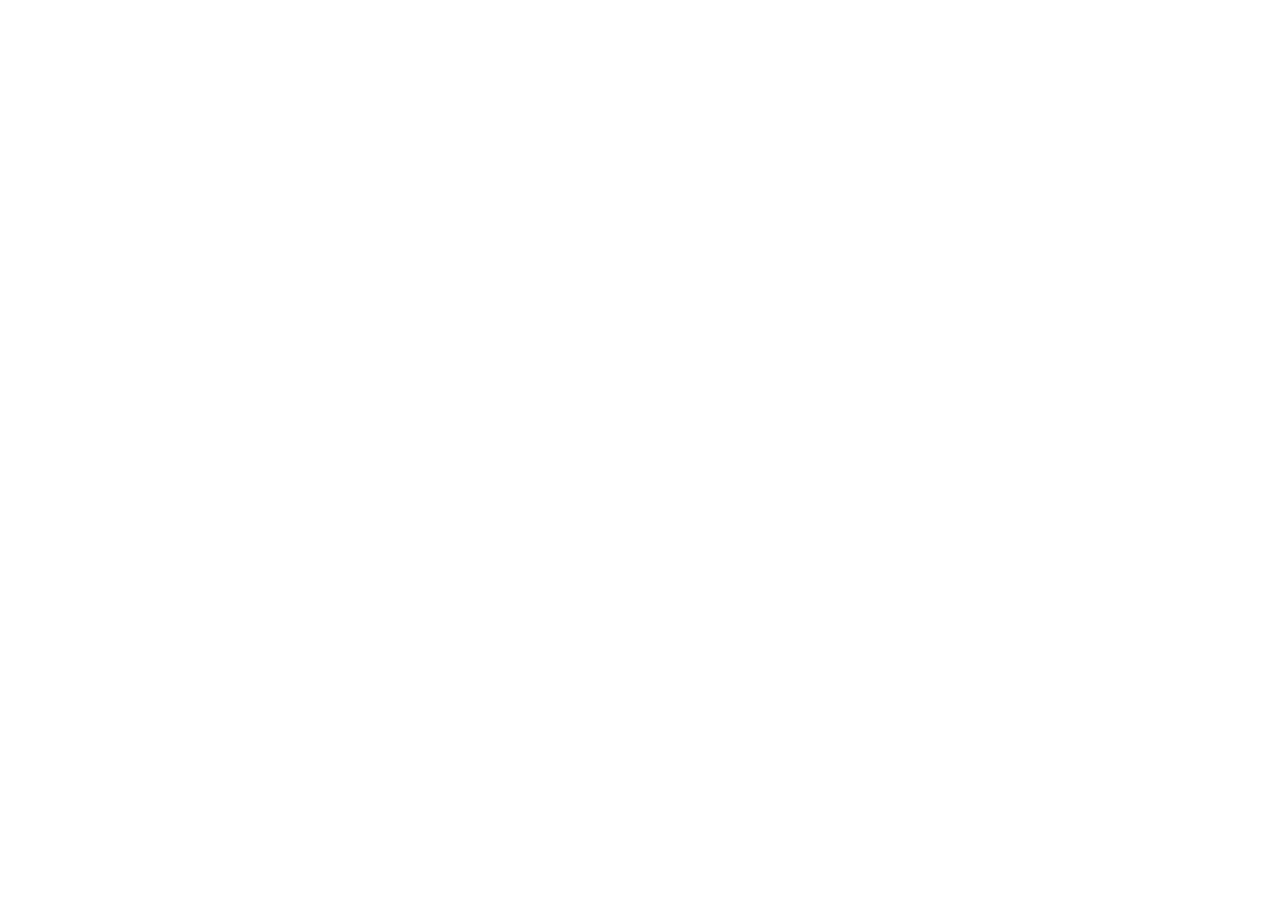
==== index.html @ 99c5ee0b "Add blank index.html template" ====
<!DOCTYPE html>
<html lang="en">
<head>
  <meta charset="UTF-8">
  <meta name="viewport" content="width=device-width, initial-scale=1.0">
  <title>Project 1 - Home</title>
  <link rel="stylesheet" href="css/style.css">
</head>
<body>
  <!-- Page 1: Main Showcase Hub -->
</body>
</html>
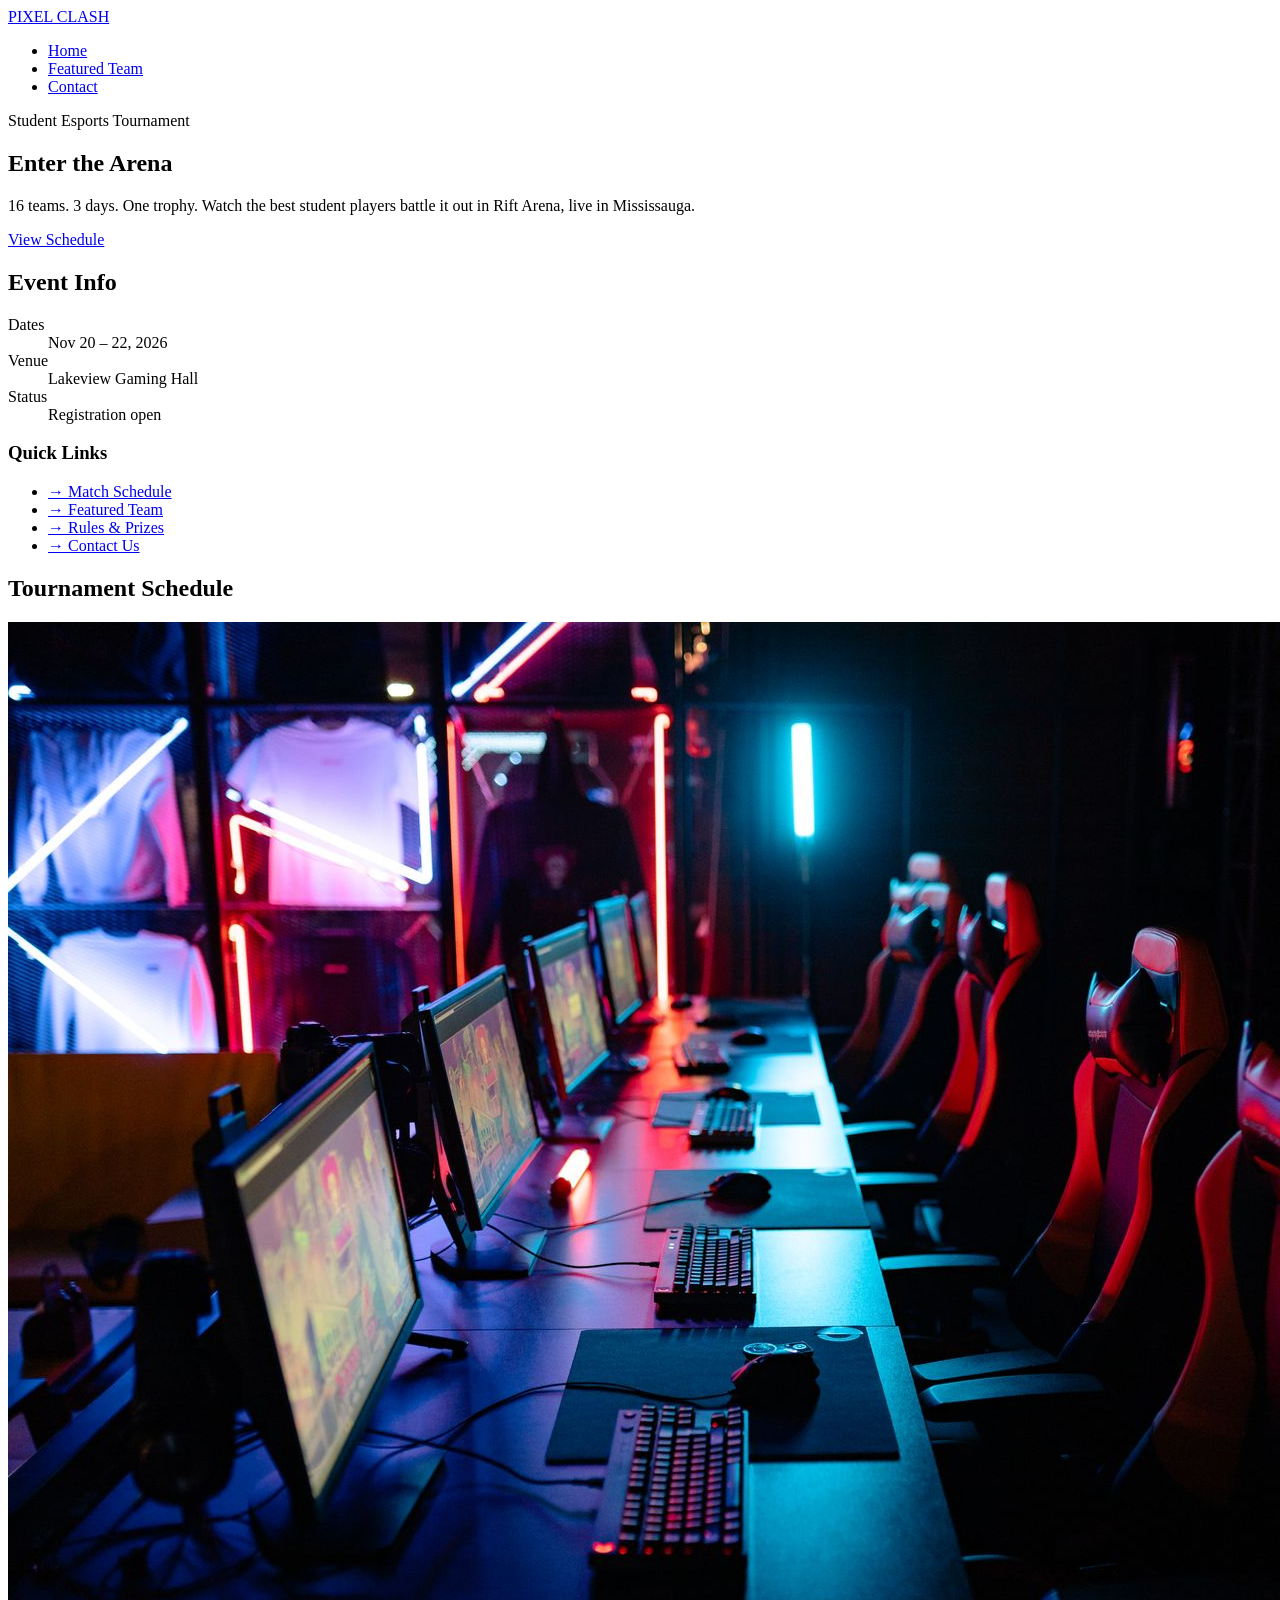
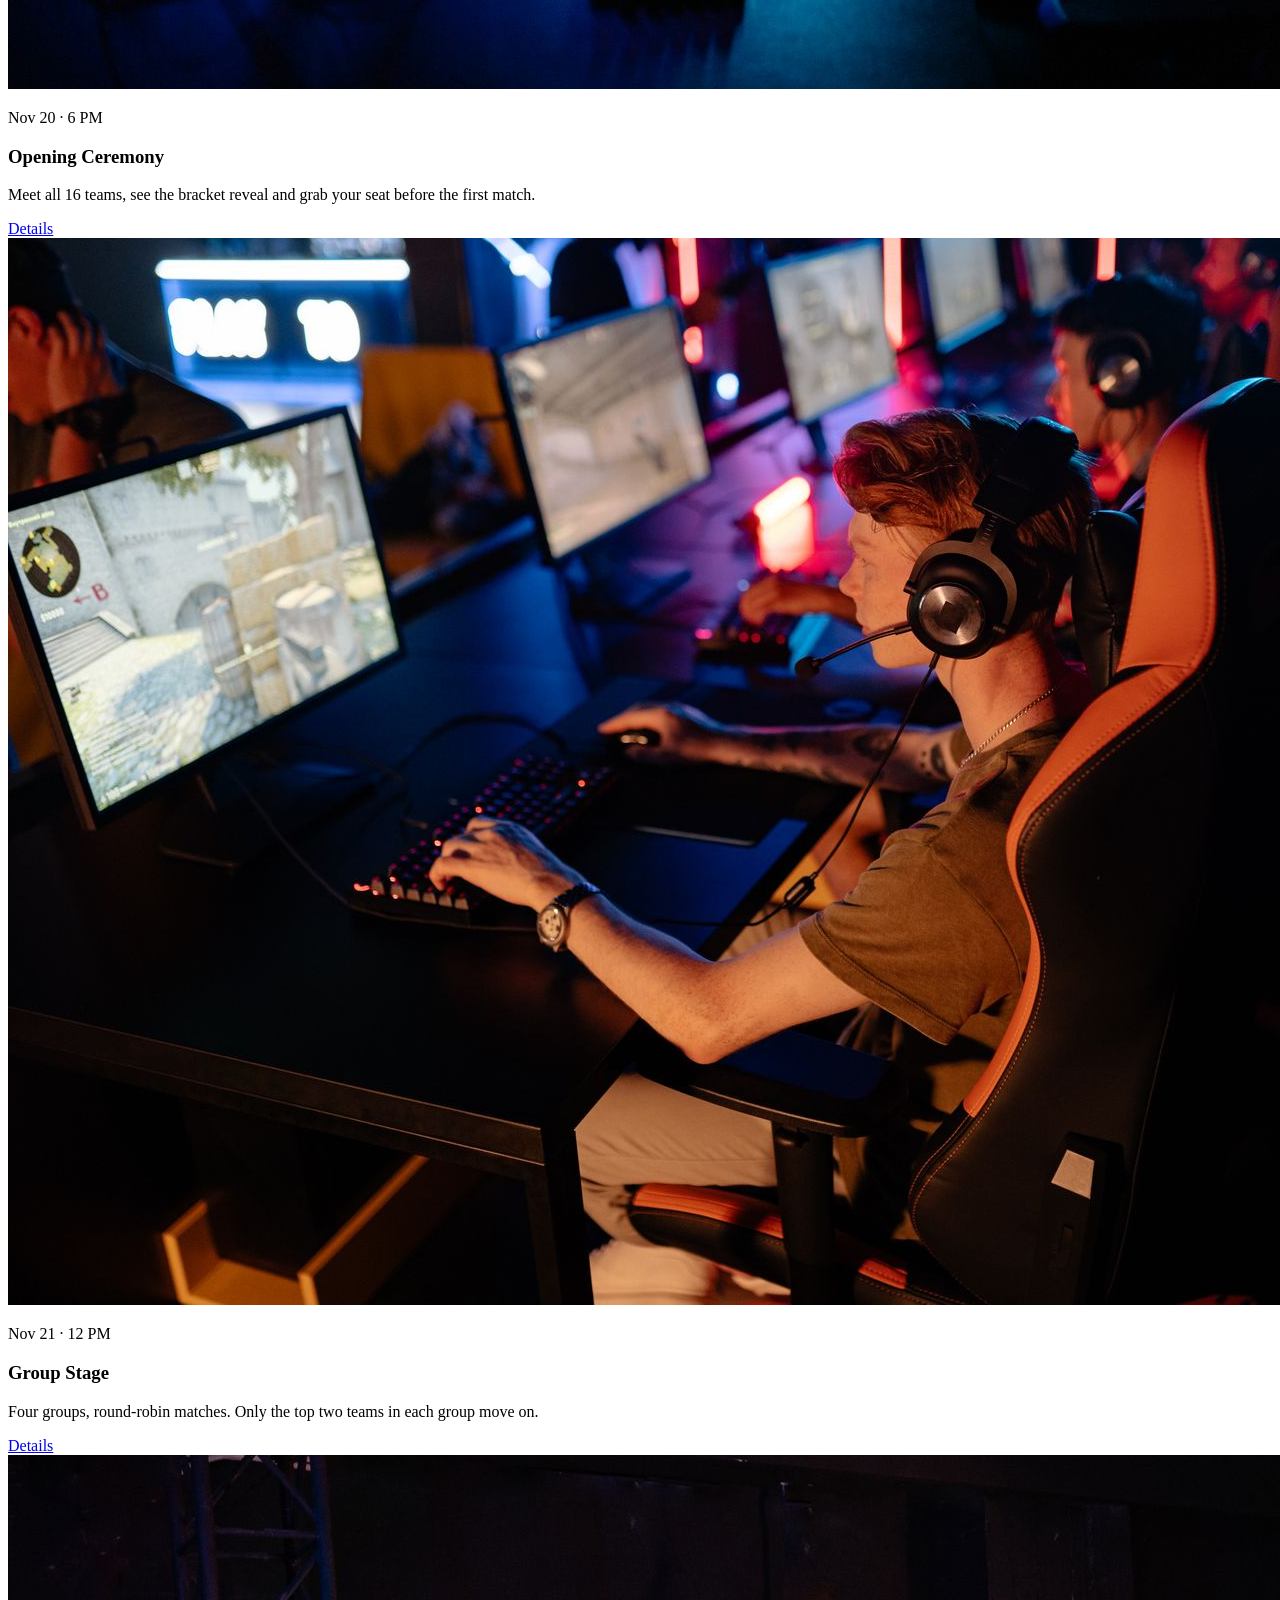
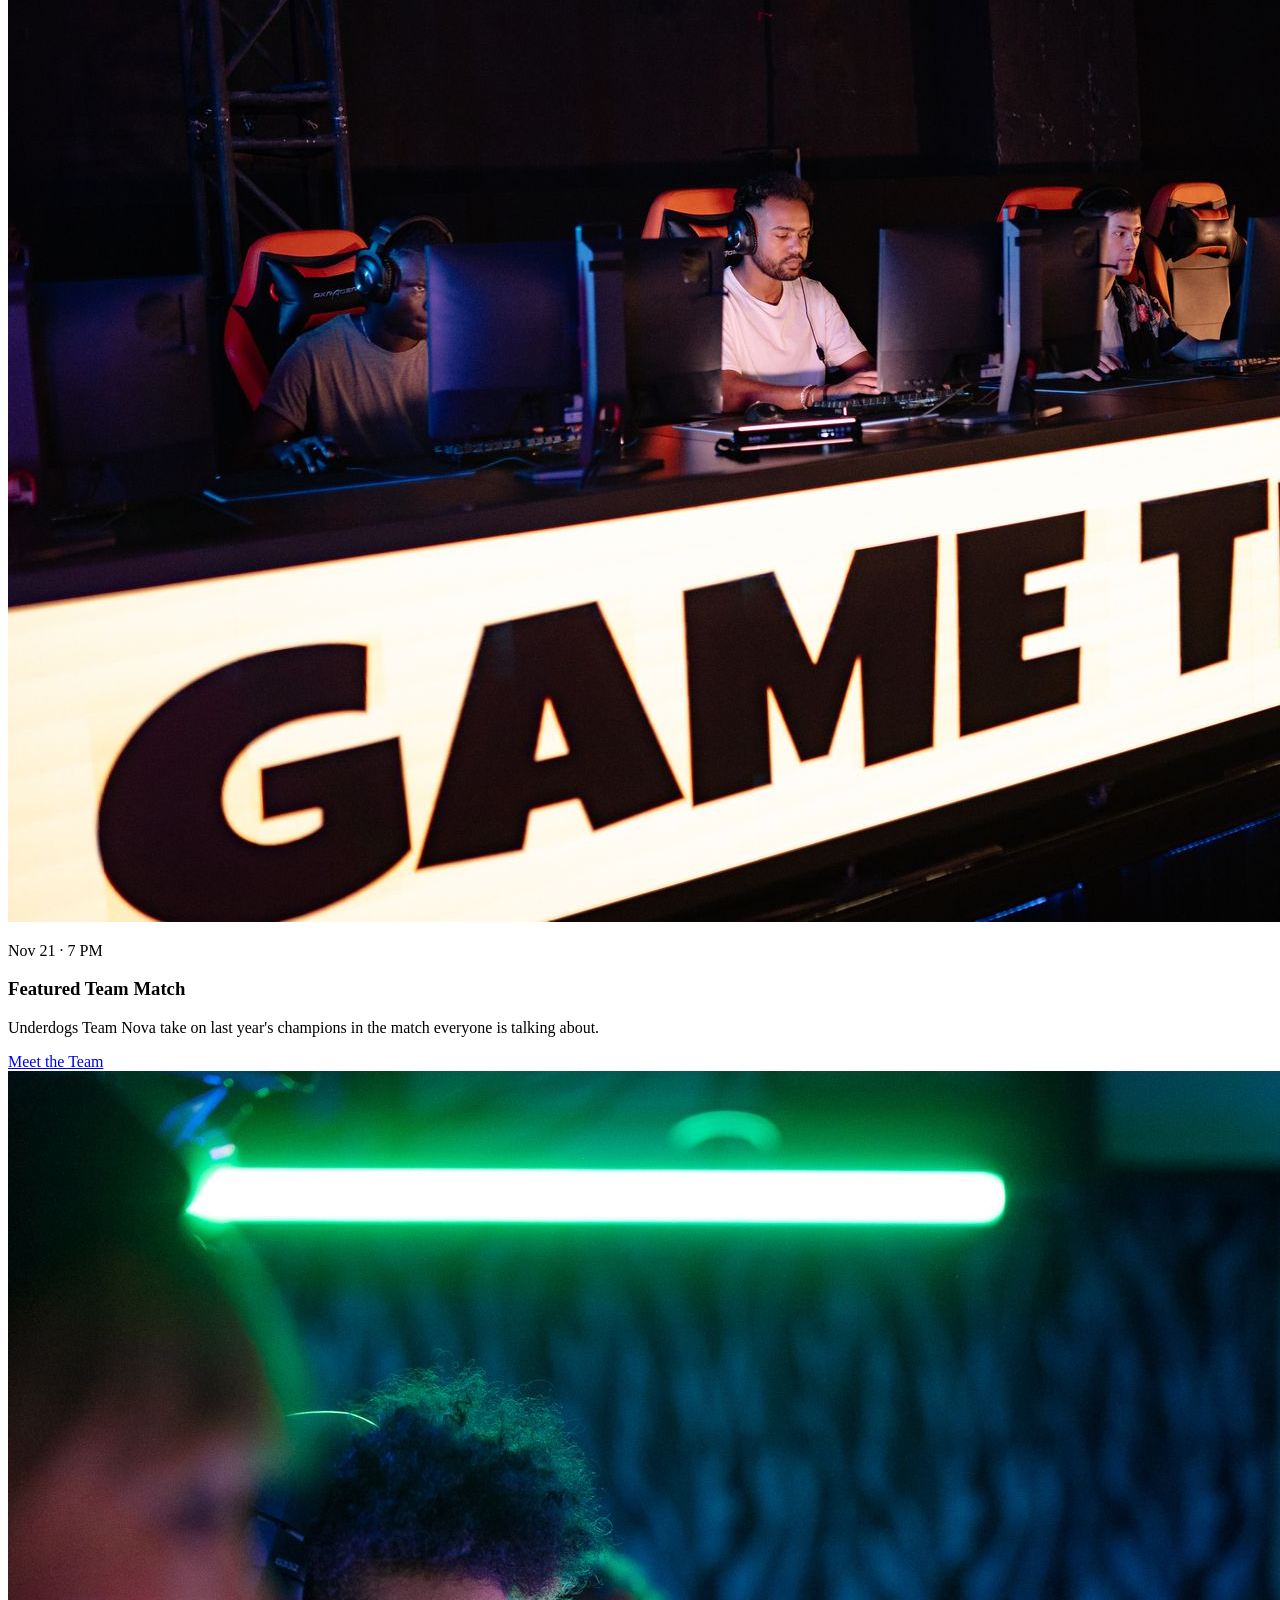
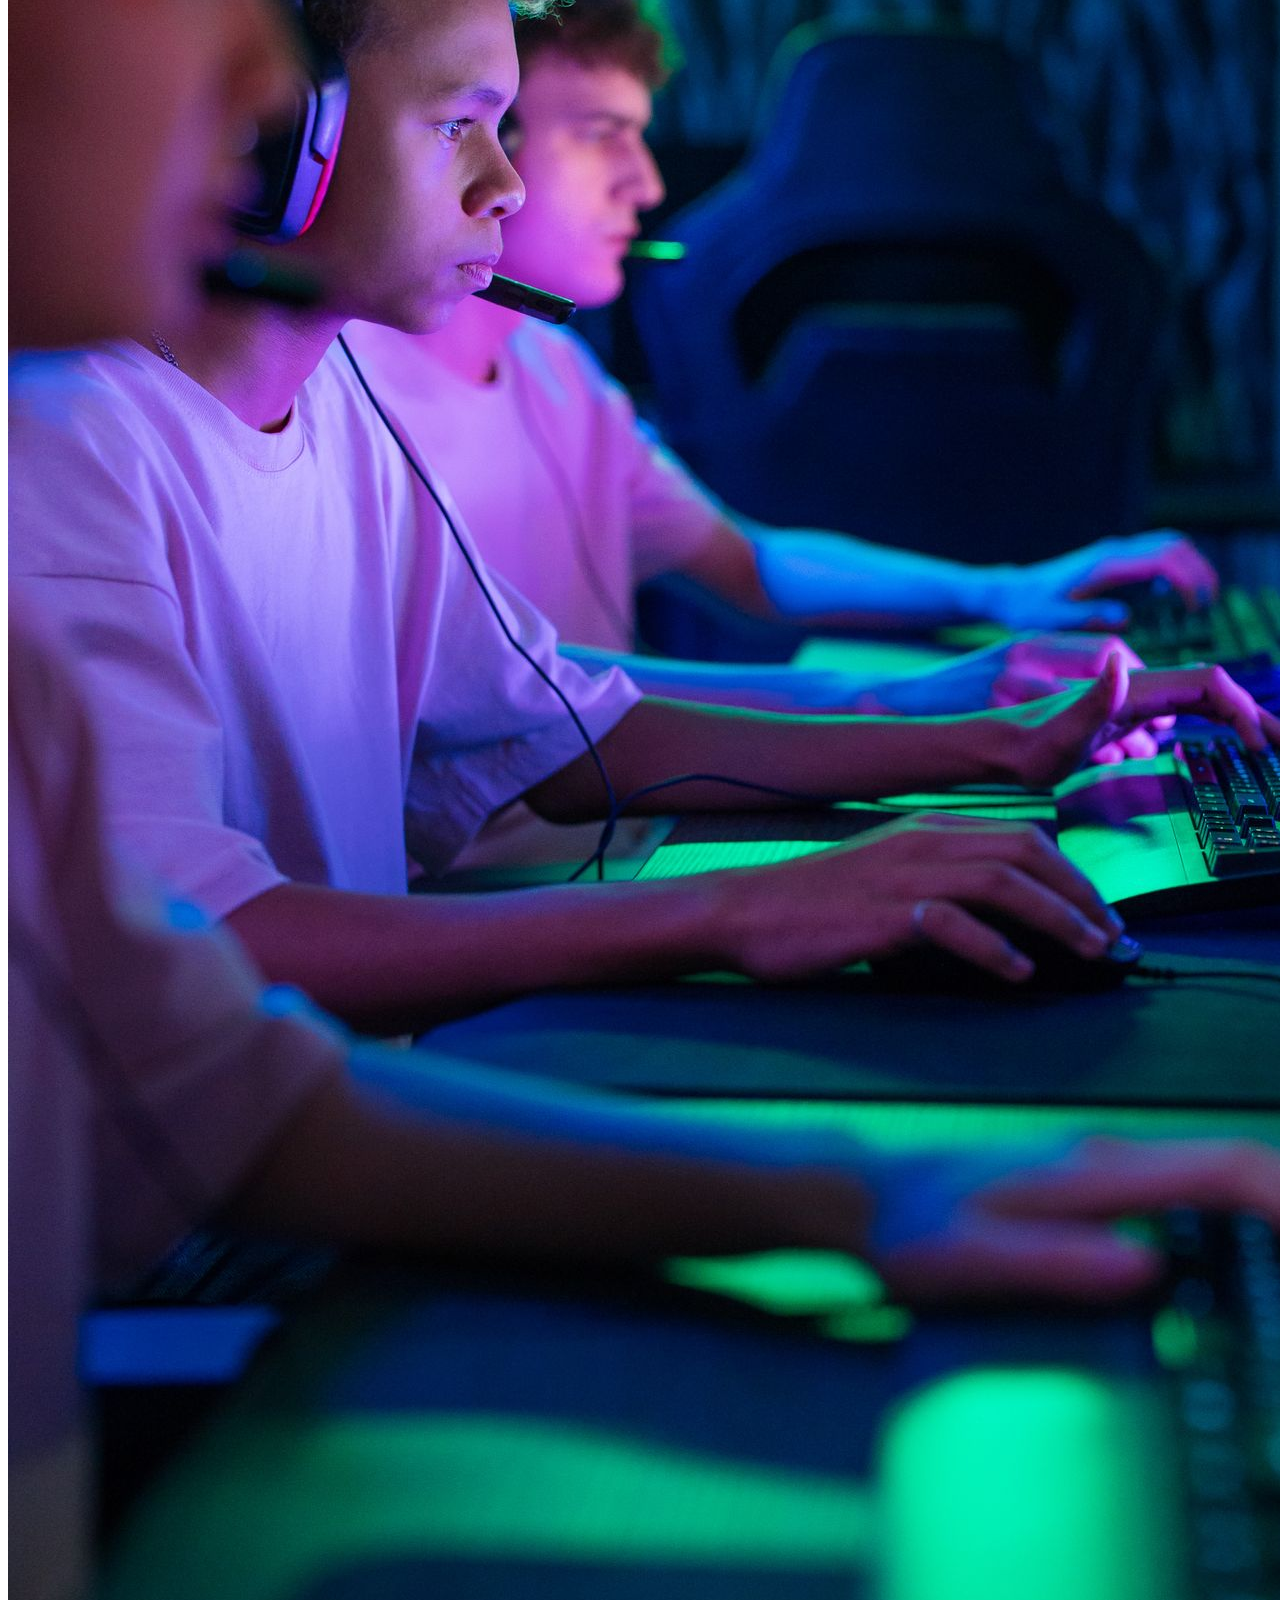
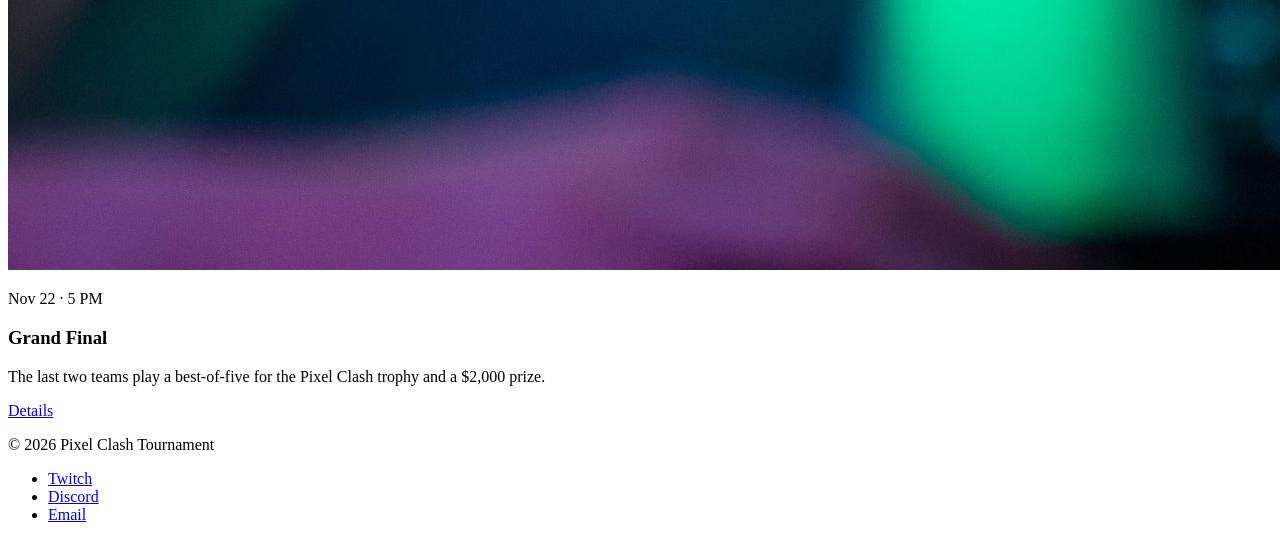
==== commit 27551699: "Version 1.0" ====
--- a/index.html
+++ b/index.html
@@ -3,10 +3,119 @@
 <head>
   <meta charset="UTF-8">
   <meta name="viewport" content="width=device-width, initial-scale=1.0">
-  <title>Project 1 - Home</title>
+  <title>Pixel Clash 2026 | Student Esports Tournament</title>
+  <link rel="preconnect" href="https://fonts.googleapis.com">
+  <link rel="preconnect" href="https://fonts.gstatic.com" crossorigin>
+  <link href="https://fonts.googleapis.com/css2?family=Poppins:wght@400;500;600;700&display=swap" rel="stylesheet">
   <link rel="stylesheet" href="css/style.css">
 </head>
 <body>
-  <!-- Page 1: Main Showcase Hub -->
+
+  <!-- Shared header (same on both pages) -->
+  <header class="site-header">
+    <a href="index.html" class="logo">PIXEL CLASH</a>
+    <nav>
+      <ul class="nav-links">
+        <li><a href="index.html" class="active">Home</a></li>
+        <li><a href="detail.html">Featured Team</a></li>
+        <li><a href="#contact">Contact</a></li>
+      </ul>
+    </nav>
+  </header>
+
+  <main>
+
+    <!-- Hero: 2fr / 1fr grid -->
+    <section class="hero-grid">
+
+      <div class="spotlight">
+        <p class="eyebrow">Student Esports Tournament</p>
+        <h1>Enter the Arena</h1>
+        <p class="subtitle">16 teams. 3 days. One trophy. Watch the best student players battle it out in Rift Arena, live in Mississauga.</p>
+        <a href="#schedule" class="btn btn-green">View Schedule</a>
+      </div>
+
+      <aside class="hero-info">
+        <h2>Event Info</h2>
+        <dl class="info-list">
+          <dt>Dates</dt>
+          <dd>Nov 20 &ndash; 22, 2026</dd>
+          <dt>Venue</dt>
+          <dd>Lakeview Gaming Hall</dd>
+          <dt>Status</dt>
+          <dd>Registration open</dd>
+        </dl>
+        <h3>Quick Links</h3>
+        <ul class="quick-links">
+          <li><a href="#schedule">&rarr; Match Schedule</a></li>
+          <li><a href="detail.html">&rarr; Featured Team</a></li>
+          <li><a href="#schedule">&rarr; Rules &amp; Prizes</a></li>
+          <li><a href="#contact">&rarr; Contact Us</a></li>
+        </ul>
+      </aside>
+
+    </section>
+
+    <!-- Gallery: auto-fit grid of cards -->
+    <section class="schedule" id="schedule">
+      <h2 class="section-title">Tournament Schedule</h2>
+
+      <div class="cards-gallery">
+
+        <article class="card">
+          <img src="images/opening-ceremony.jpg" alt="Rows of gaming PCs with glowing lights in an esports arena">
+          <div class="card-body">
+            <p class="card-date">Nov 20 &middot; 6 PM</p>
+            <h3>Opening Ceremony</h3>
+            <p>Meet all 16 teams, see the bracket reveal and grab your seat before the first match.</p>
+            <a href="#schedule" class="btn btn-purple">Details</a>
+          </div>
+        </article>
+
+        <article class="card">
+          <img src="images/group-stage.jpg" alt="Players focused on their screens during a competitive match">
+          <div class="card-body">
+            <p class="card-date">Nov 21 &middot; 12 PM</p>
+            <h3>Group Stage</h3>
+            <p>Four groups, round-robin matches. Only the top two teams in each group move on.</p>
+            <a href="#schedule" class="btn btn-purple">Details</a>
+          </div>
+        </article>
+
+        <article class="card">
+          <img src="images/featured-match.jpg" alt="A team of gamers competing together in a tournament">
+          <div class="card-body">
+            <p class="card-date">Nov 21 &middot; 7 PM</p>
+            <h3>Featured Team Match</h3>
+            <p>Underdogs Team Nova take on last year's champions in the match everyone is talking about.</p>
+            <a href="detail.html" class="btn btn-purple">Meet the Team</a>
+          </div>
+        </article>
+
+        <article class="card">
+          <img src="images/grand-final.jpg" alt="Gamers competing on stage at the tournament final">
+          <div class="card-body">
+            <p class="card-date">Nov 22 &middot; 5 PM</p>
+            <h3>Grand Final</h3>
+            <p>The last two teams play a best-of-five for the Pixel Clash trophy and a $2,000 prize.</p>
+            <a href="#schedule" class="btn btn-purple">Details</a>
+          </div>
+        </article>
+
+      </div>
+    </section>
+
+  </main>
+
+  <!-- Shared footer (same on both pages) -->
+  <footer class="site-footer" id="contact">
+    <p>&copy; 2026 Pixel Clash Tournament</p>
+    <ul class="social-links">
+      <li><a href="#">Twitch</a></li>
+      <li><a href="#">Discord</a></li>
+      <li><a href="mailto:info@pixelclash.ca">Email</a></li>
+    </ul>
+  </footer>
+
 </body>
 </html>
--- a/css/style.css
+++ b/css/style.css
@@ -0,0 +1 @@
+/* CCT360 Project 1 - shared stylesheet for index.html and detail.html */
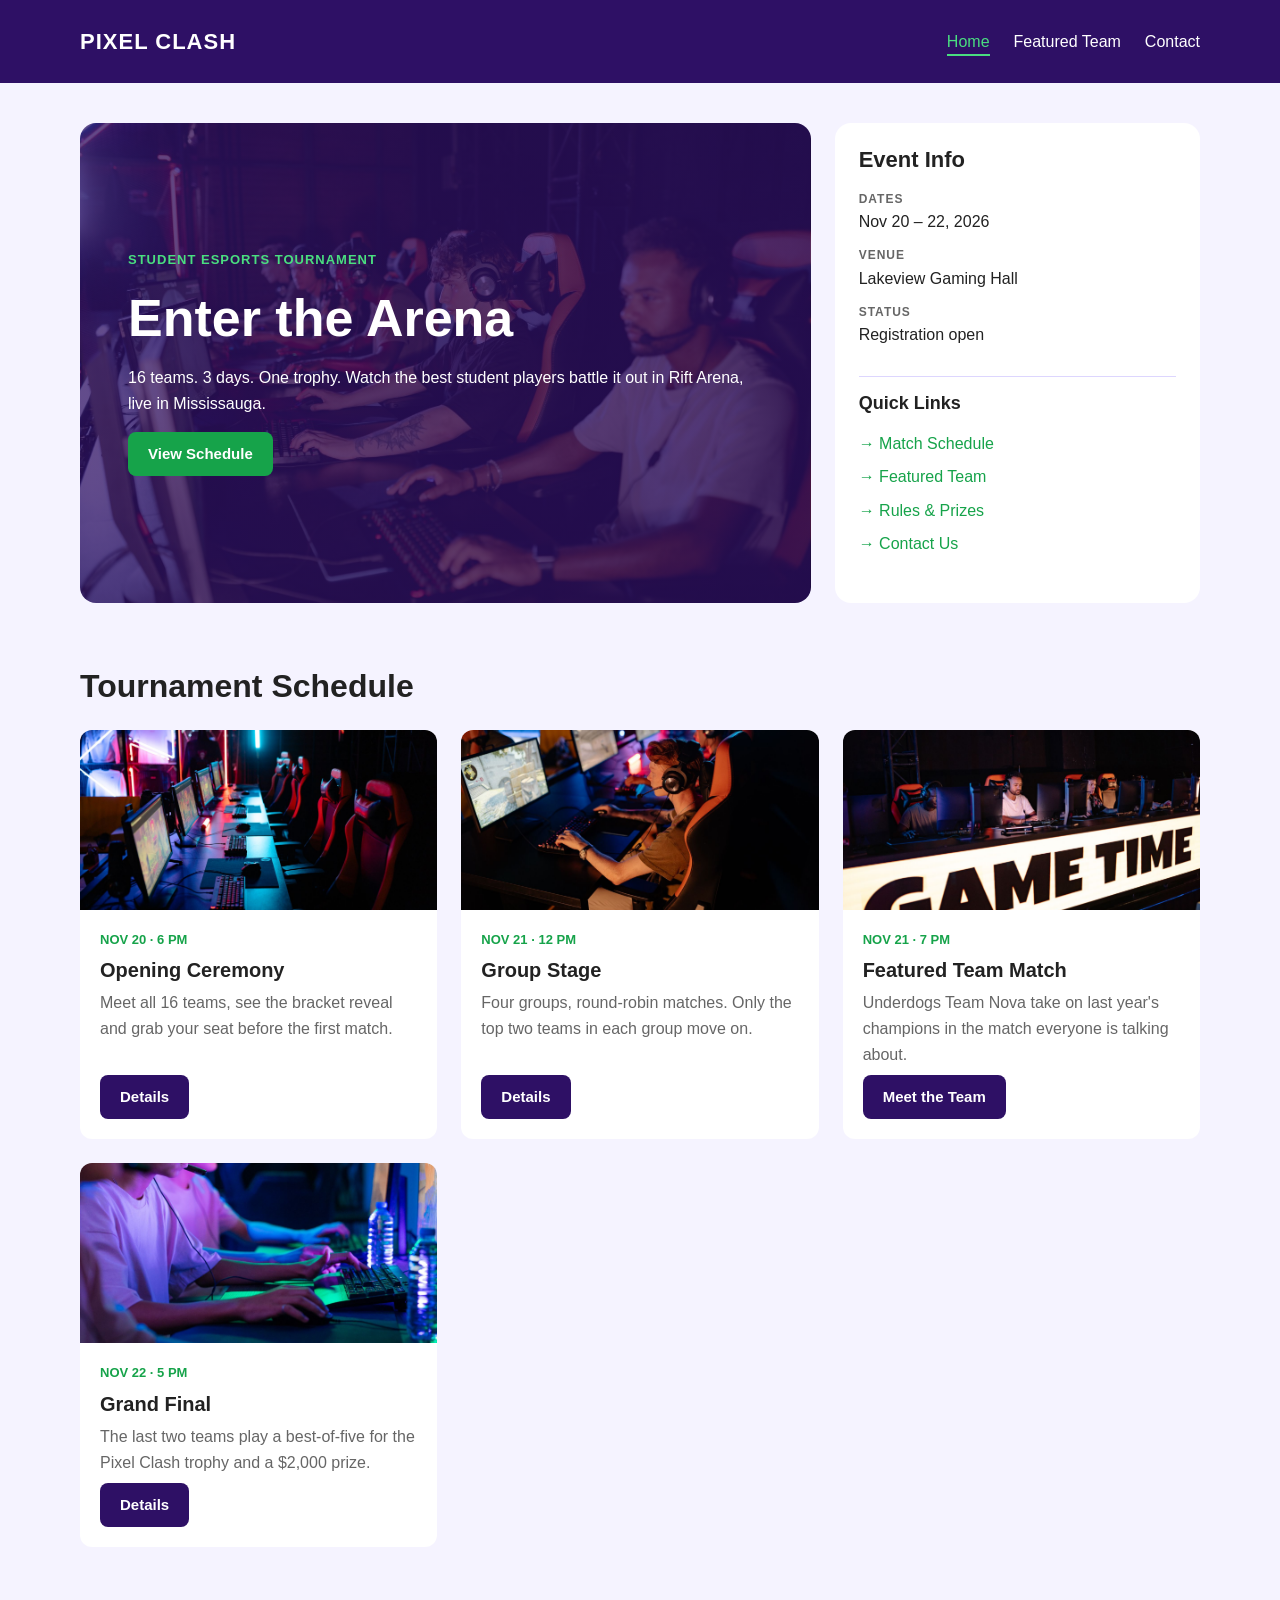
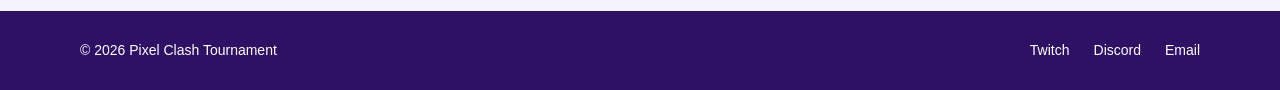
==== commit a550df20: "Version 3.0" ====
--- a/index.html
+++ b/index.html
@@ -11,7 +11,6 @@
 </head>
 <body>
 
-  <!-- Shared header (same on both pages) -->
   <header class="site-header">
     <a href="index.html" class="logo">PIXEL CLASH</a>
     <nav>
@@ -25,7 +24,6 @@
 
   <main>
 
-    <!-- Hero: 2fr / 1fr grid -->
     <section class="hero-grid">
 
       <div class="spotlight">
@@ -56,7 +54,6 @@
 
     </section>
 
-    <!-- Gallery: auto-fit grid of cards -->
     <section class="schedule" id="schedule">
       <h2 class="section-title">Tournament Schedule</h2>
 
@@ -107,7 +104,6 @@
 
   </main>
 
-  <!-- Shared footer (same on both pages) -->
   <footer class="site-footer" id="contact">
     <p>&copy; 2026 Pixel Clash Tournament</p>
     <ul class="social-links">
--- a/css/style.css
+++ b/css/style.css
@@ -1 +1,384 @@
-/* CCT360 Project 1 - shared stylesheet for index.html and detail.html */
+* {
+  margin: 0;
+  padding: 0;
+  box-sizing: border-box;
+}
+
+body {
+  font-family: "Poppins", Arial, sans-serif;
+  font-size: 16px;
+  line-height: 1.6;
+  color: #222222;
+  background-color: #F5F3FF;
+}
+
+img {
+  display: block;
+  max-width: 100%;
+}
+
+ul {
+  list-style: none;
+}
+
+a {
+  color: inherit;
+  text-decoration: none;
+}
+
+h1,
+h2,
+h3 {
+  line-height: 1.2;
+}
+
+.btn {
+  display: inline-block;
+  padding: 10px 20px;
+  border-radius: 8px;
+  font-weight: 600;
+  font-size: 15px;
+  color: #FFFFFF;
+  text-align: center;
+}
+
+.btn-green {
+  background-color: #16A34A;
+}
+
+.btn-green:hover {
+  background-color: #15803D;
+}
+
+.btn-purple {
+  background-color: #2E1065;
+}
+
+.btn-purple:hover {
+  background-color: #5B21B6;
+}
+
+.eyebrow {
+  font-size: 13px;
+  font-weight: 600;
+  text-transform: uppercase;
+  letter-spacing: 1px;
+  color: #16A34A;
+}
+
+.site-header {
+  display: flex;
+  flex-direction: column;
+  gap: 12px;
+  padding: 20px 16px;
+  background-color: #2E1065;
+  color: #FFFFFF;
+}
+
+.logo {
+  font-size: 22px;
+  font-weight: 700;
+  letter-spacing: 1px;
+}
+
+.nav-links {
+  display: flex;
+  gap: 24px;
+}
+
+.nav-links a {
+  font-weight: 500;
+  padding-bottom: 4px;
+}
+
+.nav-links a:hover,
+.nav-links a.active {
+  color: #4ADE80;
+  border-bottom: 2px solid #4ADE80;
+}
+
+.hero-grid {
+  display: grid;
+  grid-template-columns: 1fr;
+  gap: 24px;
+  padding: 24px 16px;
+}
+
+.spotlight {
+  display: flex;
+  flex-direction: column;
+  justify-content: center;
+  align-items: flex-start;
+  gap: 16px;
+  min-height: 400px;
+  padding: 32px 24px;
+  border-radius: 16px;
+  color: #FFFFFF;
+  background-image: linear-gradient(rgba(46, 16, 101, 0.75), rgba(46, 16, 101, 0.75)), url("../images/hero-tournament.jpg");
+  background-size: cover;
+  background-position: center;
+}
+
+.spotlight .eyebrow {
+  color: #4ADE80;
+}
+
+.spotlight h1 {
+  font-size: 36px;
+}
+
+.hero-info {
+  display: flex;
+  flex-direction: column;
+  gap: 16px;
+  padding: 24px;
+  border-radius: 16px;
+  background-color: #FFFFFF;
+}
+
+.hero-info h2 {
+  font-size: 22px;
+}
+
+.hero-info h3 {
+  font-size: 18px;
+  padding-top: 16px;
+  border-top: 1px solid #DDD6FE;
+}
+
+.info-list dt {
+  font-size: 12px;
+  font-weight: 600;
+  text-transform: uppercase;
+  letter-spacing: 1px;
+  color: #666666;
+}
+
+.info-list dd {
+  font-weight: 500;
+  margin-bottom: 12px;
+}
+
+.quick-links {
+  display: flex;
+  flex-direction: column;
+  gap: 8px;
+}
+
+.quick-links a {
+  color: #16A34A;
+  font-weight: 500;
+}
+
+.quick-links a:hover {
+  color: #2E1065;
+}
+
+.schedule {
+  padding: 24px 16px 48px;
+}
+
+.section-title {
+  font-size: 26px;
+  margin-bottom: 24px;
+}
+
+.cards-gallery {
+  display: grid;
+  grid-template-columns: repeat(auto-fit, minmax(280px, 1fr));
+  gap: 24px;
+}
+
+.card {
+  display: flex;
+  flex-direction: column;
+  border-radius: 12px;
+  overflow: hidden;
+  background-color: #FFFFFF;
+}
+
+.card img {
+  width: 100%;
+  height: 180px;
+  object-fit: cover;
+}
+
+.card-body {
+  display: flex;
+  flex-direction: column;
+  flex-grow: 1;
+  gap: 8px;
+  padding: 20px;
+}
+
+.card .card-date {
+  font-size: 13px;
+  font-weight: 600;
+  text-transform: uppercase;
+  color: #16A34A;
+}
+
+.card h3 {
+  font-size: 20px;
+}
+
+.card p {
+  color: #666666;
+}
+
+.card .btn {
+  margin-top: auto;
+  align-self: flex-start;
+}
+
+.detail-hero {
+  display: flex;
+  flex-direction: column;
+  gap: 12px;
+  padding: 32px 16px 24px;
+}
+
+.detail-hero h1 {
+  font-size: 30px;
+}
+
+.lead-text {
+  font-size: 18px;
+  color: #666666;
+}
+
+.content-grid {
+  display: grid;
+  grid-template-columns: 1fr;
+  gap: 24px;
+  padding: 0 16px 48px;
+}
+
+.article-body h2 {
+  font-size: 24px;
+  margin: 32px 0 12px;
+}
+
+.main-img {
+  width: 100%;
+  height: 260px;
+  object-fit: cover;
+  border-radius: 16px;
+}
+
+.photo-row {
+  display: flex;
+  gap: 16px;
+  margin-top: 32px;
+}
+
+.photo-row img {
+  width: 50%;
+  height: 160px;
+  object-fit: cover;
+  border-radius: 12px;
+}
+
+.results-list {
+  display: flex;
+  flex-direction: column;
+  gap: 8px;
+}
+
+.results-list li {
+  padding-left: 16px;
+  border-left: 4px solid #16A34A;
+}
+
+.sidebar {
+  display: flex;
+  flex-direction: column;
+  gap: 16px;
+  align-self: start;
+  padding: 24px;
+  border-radius: 16px;
+  background-color: #FFFFFF;
+}
+
+.sidebar h2 {
+  font-size: 20px;
+}
+
+.site-footer {
+  display: flex;
+  flex-direction: column;
+  align-items: center;
+  gap: 12px;
+  padding: 32px 16px;
+  background-color: #2E1065;
+  color: #FFFFFF;
+  font-size: 14px;
+}
+
+.social-links {
+  display: flex;
+  gap: 24px;
+}
+
+.social-links a:hover {
+  color: #4ADE80;
+}
+
+@media (min-width: 768px) {
+
+  .site-header {
+    flex-direction: row;
+    justify-content: space-between;
+    align-items: center;
+    padding: 24px 80px;
+  }
+
+  .hero-grid {
+    grid-template-columns: 2fr 1fr;
+    padding: 40px 80px;
+  }
+
+  .spotlight {
+    min-height: 480px;
+    padding: 48px;
+  }
+
+  .spotlight h1 {
+    font-size: 52px;
+  }
+
+  .schedule {
+    padding: 24px 80px 64px;
+  }
+
+  .section-title {
+    font-size: 32px;
+  }
+
+  .detail-hero {
+    padding: 48px 80px 32px;
+  }
+
+  .detail-hero h1 {
+    font-size: 48px;
+  }
+
+  .content-grid {
+    grid-template-columns: 3fr 1fr;
+    padding: 0 80px 64px;
+  }
+
+  .main-img {
+    height: 440px;
+  }
+
+  .photo-row img {
+    height: 260px;
+  }
+
+  .site-footer {
+    flex-direction: row;
+    justify-content: space-between;
+    padding: 28px 80px;
+  }
+}
